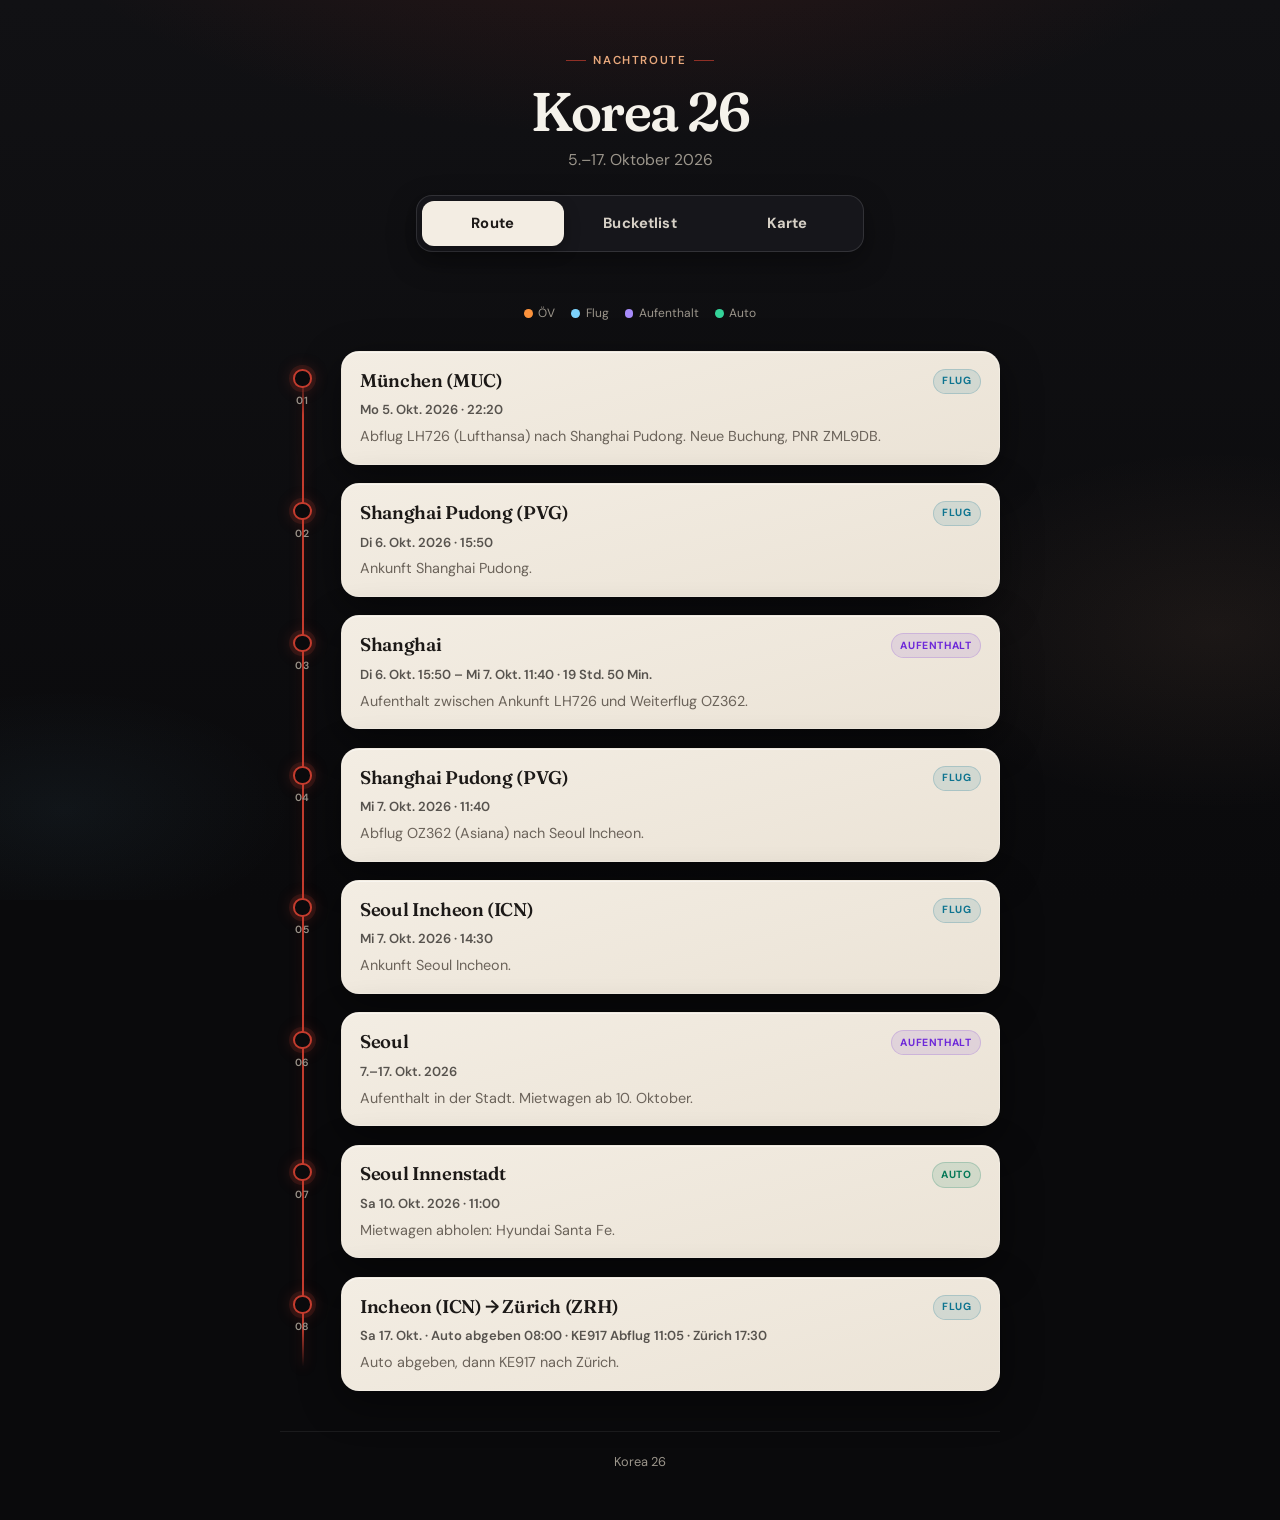
==== index.html @ f3e0338b "Neue Anreise nach verpasstem Hinflug: LH726 München–Shanghai, OZ362 Shanghai–Seoul. Alte Anreise (St" ====
<!DOCTYPE html>
<html lang="de">
<head>
  <meta charset="utf-8">
  <meta name="viewport" content="width=device-width, initial-scale=1">
  <title>Korea 26 — Route</title>
  <meta name="description" content="Korea 26 · Route · 5.–17. Oktober 2026.">
  <meta name="theme-color" content="#0a0a0c">
  <meta property="og:type" content="website">
  <meta property="og:title" content="Korea 26 — Route">
  <meta property="og:description" content="Route · München → Shanghai → Seoul · 5.–17. Oktober 2026.">
  <meta property="og:url" content="https://yelggy.github.io/seoul26/">
  <meta name="twitter:card" content="summary">
  <meta name="twitter:title" content="Korea 26 — Route">
  <meta name="twitter:description" content="Route · München → Shanghai → Seoul · 5.–17. Oktober 2026.">
  <link rel="preconnect" href="https://fonts.googleapis.com">
  <link rel="preconnect" href="https://fonts.gstatic.com" crossorigin>
  <link href="https://fonts.googleapis.com/css2?family=DM+Sans:opsz,wght@9..40,400;9..40,600;9..40,700&family=Fraunces:opsz,wght@9..144,500;9..144,600&display=swap" rel="stylesheet">
  <link rel="stylesheet" href="./assets/styles.css?v=9">
</head>
<body>
  <main class="wrap">
    <header class="hero">
      <p class="hero-kicker">Nachtroute</p>
      <h1>Korea 26</h1>
      <p class="hero-sub" id="trip-dates">5.–17. Oktober 2026</p>
      <nav class="tabs" aria-label="Seiten">
        <a href="./" aria-current="page">Route</a>
        <a href="./wunschliste.html">Bucketlist</a>
        <a href="./karte.html">Karte</a>
      </nav>
    </header>

    <div class="legend" aria-hidden="true">
      <span><i class="dot dot-transit"></i> ÖV</span>
      <span><i class="dot dot-flight"></i> Flug</span>
      <span><i class="dot dot-stay"></i> Aufenthalt</span>
      <span><i class="dot dot-car"></i> Auto</span>
    </div>

    <ol class="route" id="route" aria-label="Routenstopps"></ol>

    <footer class="footer">
      <p>Korea 26</p>
    </footer>
  </main>

  <script>
(function () {
  "use strict";
  var KIND_LABELS = { transit: "ÖV", flight: "Flug", stay: "Aufenthalt", car: "Auto" };
  var routeEl = document.getElementById("route");
  var datesEl = document.getElementById("trip-dates");
  try {
    ["seoul26-places-v1", "seoul26-places-v2", "seoul26-places-v3", "seoul26-bucket-v1"].forEach(function (key) {
      localStorage.removeItem(key);
    });
  } catch (e) {}

  function renderRoute(places) {
    routeEl.innerHTML = "";
    places.forEach(function (place, index) {
      var li = document.createElement("li");
      li.className = "stop";
      var node = document.createElement("div");
      node.className = "stop-node";
      node.innerHTML = '<div class="node-ring" aria-hidden="true"></div><span class="stop-index">' + String(index + 1).padStart(2, "0") + "</span>";
      var card = document.createElement("article");
      card.className = "card";
      var top = document.createElement("div");
      top.className = "card-top";
      var title = document.createElement("h2");
      title.className = "card-title";
      title.textContent = place.name;
      var badges = document.createElement("div");
      badges.className = "badges";
      var kindBadge = document.createElement("span");
      kindBadge.className = "badge badge-" + place.kind;
      kindBadge.textContent = KIND_LABELS[place.kind] || place.kind;
      badges.appendChild(kindBadge);
      top.appendChild(title);
      top.appendChild(badges);
      card.appendChild(top);
      if (place.when) {
        var when = document.createElement("p");
        when.className = "card-when";
        when.textContent = place.when;
        card.appendChild(when);
      }
      if (place.note) {
        var note = document.createElement("p");
        note.className = "card-note";
        note.textContent = place.note;
        card.appendChild(note);
      }
      if (place.maps && /^https?:\/\//i.test(place.maps)) {
        var links = document.createElement("div");
        links.className = "card-links";
        var a = document.createElement("a");
        a.href = place.maps;
        a.target = "_blank";
        a.rel = "noopener noreferrer";
        a.textContent = "Karte";
        links.appendChild(a);
        card.appendChild(links);
      }
      li.appendChild(node);
      li.appendChild(card);
      routeEl.appendChild(li);
    });
  }

  fetch("./places.json?v=7")
    .then(function (r) { if (!r.ok) throw new Error("fail"); return r.json(); })
    .then(function (data) {
      if (data.trip && data.trip.dates) datesEl.textContent = data.trip.dates;
      renderRoute((data.places || []).filter(function (place) { return place.kind !== "bucket"; }));
    })
    .catch(function () {
      routeEl.innerHTML = '<p class="empty">Die Route konnte nicht geladen werden.</p>';
    });
})();
  </script>
</body>
</html>
---- assets/styles.css ----
/* Korea 26 — night-route trip journal */
:root {
  --bg-0: #0a0a0c;
  --bg-1: #111114;
  --bg-2: #18181d;
  --paper: #f3ede3;
  --paper-soft: #ebe3d6;
  --paper-ink: #1c1917;
  --paper-muted: #6b635a;
  --spine: #c43c2e;
  --spine-glow: rgba(196, 60, 46, 0.35);
  --accent: #e8a87c;
  --accent-soft: rgba(232, 168, 124, 0.14);
  --text: #f5f2eb;
  --text-muted: #9c968c;
  --border: rgba(255, 255, 255, 0.07);
  --border-strong: rgba(255, 255, 255, 0.14);
  --surface: rgba(255, 255, 255, 0.04);
  --shadow: 0 12px 40px rgba(0, 0, 0, 0.45);
  --radius: 18px;
  --radius-sm: 12px;
  --font: "DM Sans", system-ui, -apple-system, "Segoe UI", Roboto, sans-serif;
  --display: "Fraunces", "DM Sans", Georgia, serif;
  --max: 720px;
  --ease: cubic-bezier(0.22, 1, 0.36, 1);
  --kind-transit: #fb923c;
  --kind-flight: #7dd3fc;
  --kind-stay: #a78bfa;
  --kind-bucket: #fbbf24;
  --kind-car: #34d399;
}

*,
*::before,
*::after {
  box-sizing: border-box;
  margin: 0;
  padding: 0;
}

html {
  color-scheme: dark;
  -webkit-text-size-adjust: 100%;
  scroll-behavior: smooth;
}

body {
  min-height: 100dvh;
  font-family: var(--font);
  font-weight: 400;
  line-height: 1.55;
  color: var(--text);
  background: var(--bg-0);
  background-image:
    radial-gradient(ellipse 90% 55% at 50% -15%, rgba(196, 60, 46, 0.16), transparent 55%),
    radial-gradient(ellipse 50% 40% at 95% 70%, rgba(232, 168, 124, 0.07), transparent 50%),
    radial-gradient(ellipse 40% 30% at 5% 90%, rgba(125, 211, 252, 0.05), transparent 45%),
    linear-gradient(180deg, var(--bg-1) 0%, var(--bg-0) 100%);
  background-attachment: fixed;
  padding: 1.5rem 1rem 3rem;
}

.sr-only {
  position: absolute;
  width: 1px;
  height: 1px;
  padding: 0;
  margin: -1px;
  overflow: hidden;
  clip: rect(0, 0, 0, 0);
  white-space: nowrap;
  border: 0;
}

.wrap {
  width: 100%;
  max-width: var(--max);
  margin: 0 auto;
}


.tabs {
  display: flex;
  width: min(100%, 28rem);
  margin: 1.4rem auto 0;
  gap: 0.35rem;
  padding: 0.3rem;
  border-radius: 16px;
  background: #16161b;
  border: 1px solid rgba(255, 255, 255, 0.12);
  box-shadow: 0 10px 28px rgba(0, 0, 0, 0.35);
}

.tabs a {
  flex: 1;
  text-align: center;
  color: #d6d0c6;
  text-decoration: none;
  padding: 0.72rem 0.6rem;
  border-radius: 12px;
  font-size: 0.92rem;
  font-weight: 700;
  letter-spacing: 0.01em;
  background: transparent;
  transition: background 0.18s var(--ease), color 0.18s var(--ease);
}

.tabs a:hover {
  color: var(--text);
  background: rgba(255, 255, 255, 0.07);
}

.tabs a[aria-current="page"] {
  color: #1c1917;
  background: #f3ede3;
  box-shadow: 0 6px 16px rgba(0, 0, 0, 0.28);
}

.tabs a:focus-visible {
  outline: 2px solid var(--accent);
  outline-offset: 2px;
}

/* —— Header —— */
.hero {
  text-align: center;
  padding: 1.25rem 0 1.75rem;
  position: relative;
}

.hero-kicker {
  display: inline-flex;
  align-items: center;
  gap: 0.45rem;
  font-size: 0.72rem;
  font-weight: 600;
  letter-spacing: 0.14em;
  text-transform: uppercase;
  color: var(--accent);
  margin-bottom: 0.85rem;
}

.hero-kicker::before,
.hero-kicker::after {
  content: "";
  width: 1.25rem;
  height: 1px;
  background: var(--spine);
  opacity: 0.7;
}

.hero h1 {
  font-family: var(--display);
  font-size: clamp(2.4rem, 8vw, 3.4rem);
  font-weight: 600;
  font-variation-settings: "SOFT" 50, "WONK" 1;
  letter-spacing: -0.03em;
  line-height: 1.05;
  color: var(--text);
  margin-bottom: 0.5rem;
}

.hero-sub {
  color: var(--text-muted);
  font-size: 0.98rem;
  margin-bottom: 0.85rem;
}

.crew {
  display: flex;
  flex-wrap: wrap;
  justify-content: center;
  gap: 0.4rem;
  list-style: none;
  margin-bottom: 1.25rem;
}

.crew li {
  font-size: 0.78rem;
  color: var(--text-muted);
  background: var(--surface);
  border: 1px solid var(--border);
  border-radius: 999px;
  padding: 0.28rem 0.7rem;
}

.toolbar {
  display: flex;
  flex-wrap: wrap;
  justify-content: center;
  gap: 0.5rem;
  align-items: center;
}

.btn {
  appearance: none;
  font-family: inherit;
  font-size: 0.82rem;
  font-weight: 600;
  letter-spacing: -0.01em;
  border-radius: 999px;
  border: 1px solid var(--border-strong);
  background: var(--surface);
  color: var(--text);
  padding: 0.55rem 1rem;
  cursor: pointer;
  transition:
    background 0.2s var(--ease),
    border-color 0.2s var(--ease),
    transform 0.2s var(--ease),
    color 0.2s var(--ease);
}

.btn:hover {
  background: rgba(255, 255, 255, 0.08);
  border-color: rgba(255, 255, 255, 0.22);
}

.btn:focus-visible {
  outline: 2px solid var(--accent);
  outline-offset: 3px;
}

.btn:active {
  transform: translateY(1px);
}

.btn-primary {
  background: linear-gradient(180deg, #e8ddd0 0%, #d9cbb8 100%);
  color: var(--paper-ink);
  border-color: rgba(255, 255, 255, 0.25);
  box-shadow: 0 1px 0 rgba(255, 255, 255, 0.35) inset, 0 8px 20px rgba(0, 0, 0, 0.3);
}

.btn-primary:hover {
  background: linear-gradient(180deg, #f3ede3 0%, #e8ddd0 100%);
}

.btn-danger {
  color: #fecaca;
  border-color: rgba(196, 60, 46, 0.45);
}

.btn-danger:hover {
  background: rgba(196, 60, 46, 0.18);
}

.btn-ghost {
  background: transparent;
}

.btn-sm {
  font-size: 0.75rem;
  padding: 0.38rem 0.7rem;
}

.btn[aria-pressed="true"] {
  background: var(--accent-soft);
  border-color: rgba(232, 168, 124, 0.45);
  color: var(--accent);
}

.edit-panel {
  display: none;
  margin: 1rem auto 0;
  padding: 0.85rem 1rem;
  max-width: 100%;
  background: var(--surface);
  border: 1px dashed var(--border-strong);
  border-radius: var(--radius-sm);
  text-align: left;
}

.edit-panel.is-open {
  display: block;
}

.edit-panel p {
  font-size: 0.8rem;
  color: var(--text-muted);
  margin-bottom: 0.65rem;
}

.edit-actions {
  display: flex;
  flex-wrap: wrap;
  gap: 0.45rem;
}

/* —— Legend —— */
.legend {
  display: flex;
  flex-wrap: wrap;
  justify-content: center;
  gap: 0.55rem 1rem;
  margin: 1.5rem 0 0.5rem;
  font-size: 0.75rem;
  color: var(--text-muted);
}

.legend span {
  display: inline-flex;
  align-items: center;
  gap: 0.35rem;
}

.dot {
  width: 0.55rem;
  height: 0.55rem;
  border-radius: 50%;
  display: inline-block;
}

.dot-transit { background: var(--kind-transit); }
.dot-flight { background: var(--kind-flight); }
.dot-stay { background: var(--kind-stay); }
.dot-bucket { background: var(--kind-bucket); }
.dot-car { background: var(--kind-car); }

/* —— Route spine —— */
.route {
  position: relative;
  margin-top: 1.75rem;
  padding-left: 0;
  list-style: none;
}

.route::before {
  content: "";
  position: absolute;
  left: 1.15rem;
  top: 1.5rem;
  bottom: 1.5rem;
  width: 2px;
  background: linear-gradient(
    180deg,
    transparent 0%,
    var(--spine) 4%,
    var(--spine) 96%,
    transparent 100%
  );
  box-shadow: 0 0 12px var(--spine-glow);
  z-index: 0;
}

@media (min-width: 560px) {
  .route::before {
    left: 1.35rem;
  }
}

.stop {
  position: relative;
  z-index: 1;
  display: grid;
  grid-template-columns: 2.4rem 1fr;
  gap: 0.75rem;
  margin-bottom: 1rem;
  align-items: start;
}

@media (min-width: 560px) {
  .stop {
    grid-template-columns: 2.8rem 1fr;
    gap: 1rem;
    margin-bottom: 1.15rem;
  }
}

.stop-node {
  width: 2.4rem;
  display: flex;
  flex-direction: column;
  align-items: center;
  padding-top: 1.15rem;
}

@media (min-width: 560px) {
  .stop-node {
    width: 2.8rem;
  }
}

.node-ring {
  width: 1.15rem;
  height: 1.15rem;
  border-radius: 50%;
  background: var(--bg-0);
  border: 2px solid var(--spine);
  box-shadow: 0 0 0 4px rgba(196, 60, 46, 0.15), 0 0 16px var(--spine-glow);
  position: relative;
  z-index: 2;
}

.stop.is-done .node-ring {
  background: var(--spine);
}

.stop.is-done .node-ring::after {
  content: "";
  position: absolute;
  inset: 3px;
  border-radius: 50%;
  background: var(--paper);
}

.stop-index {
  font-size: 0.65rem;
  font-weight: 600;
  color: var(--text-muted);
  margin-top: 0.35rem;
  letter-spacing: 0.04em;
}

/* —— Paper cards —— */
.card {
  background: linear-gradient(165deg, var(--paper) 0%, var(--paper-soft) 100%);
  color: var(--paper-ink);
  border-radius: var(--radius);
  padding: 1.05rem 1.15rem 1rem;
  box-shadow: var(--shadow), 0 1px 0 rgba(255, 255, 255, 0.45) inset;
  border: 1px solid rgba(255, 255, 255, 0.08);
  position: relative;
  transition: transform 0.25s var(--ease), box-shadow 0.25s var(--ease), opacity 0.25s var(--ease);
}

.card:hover {
  transform: translateY(-2px);
  box-shadow: 0 16px 44px rgba(0, 0, 0, 0.5), 0 1px 0 rgba(255, 255, 255, 0.5) inset;
}

.stop.is-done .card {
  opacity: 0.72;
}

.card-top {
  display: flex;
  flex-wrap: wrap;
  align-items: flex-start;
  justify-content: space-between;
  gap: 0.5rem;
  margin-bottom: 0.4rem;
}

.card-title {
  font-family: var(--display);
  font-size: 1.15rem;
  font-weight: 600;
  letter-spacing: -0.02em;
  line-height: 1.25;
  flex: 1;
  min-width: 0;
}

.badges {
  display: flex;
  flex-wrap: wrap;
  gap: 0.3rem;
  flex-shrink: 0;
}

.badge {
  font-family: var(--font);
  font-size: 0.65rem;
  font-weight: 700;
  letter-spacing: 0.06em;
  text-transform: uppercase;
  padding: 0.22rem 0.5rem;
  border-radius: 999px;
  border: 1px solid transparent;
}

.badge-transit {
  background: rgba(194, 65, 12, 0.12);
  color: #c2410c;
  border-color: rgba(194, 65, 12, 0.2);
}

.badge-flight {
  background: rgba(14, 116, 144, 0.12);
  color: #0e7490;
  border-color: rgba(14, 116, 144, 0.2);
}

.badge-stay {
  background: rgba(109, 40, 217, 0.1);
  color: #6d28d9;
  border-color: rgba(109, 40, 217, 0.18);
}

.badge-bucket {
  background: rgba(180, 83, 9, 0.12);
  color: #b45309;
  border-color: rgba(180, 83, 9, 0.22);
}

.badge-car {
  background: rgba(4, 120, 87, 0.12);
  color: #047857;
  border-color: rgba(4, 120, 87, 0.2);
}

.badge-done {
  background: rgba(28, 25, 23, 0.08);
  color: var(--paper-muted);
  border-color: rgba(28, 25, 23, 0.12);
}

.card-when {
  font-size: 0.82rem;
  font-weight: 600;
  color: #57534e;
  margin-bottom: 0.35rem;
}

.card-note {
  font-size: 0.9rem;
  color: var(--paper-muted);
  line-height: 1.5;
}

.card-links {
  margin-top: 0.65rem;
  display: flex;
  flex-wrap: wrap;
  gap: 0.45rem;
}

.card-links a,
.bucket-item a {
  display: inline-flex;
  align-items: center;
  font-size: 0.75rem;
  font-weight: 700;
  letter-spacing: 0.02em;
  color: #9a3412;
  text-decoration: none;
  padding: 0.38rem 0.8rem;
  border-radius: 999px;
  background: rgba(196, 60, 46, 0.1);
  border: 1px solid rgba(196, 60, 46, 0.22);
}

.card-links a:hover,
.bucket-item a:hover {
  color: #7c2d12;
  background: rgba(196, 60, 46, 0.16);
}

.card-links a:focus-visible {
  outline: 2px solid #c43c2e;
  outline-offset: 3px;
  border-radius: 2px;
}

/* —— Edit controls on cards —— */
.card-edit {
  display: none;
  margin-top: 0.85rem;
  padding-top: 0.85rem;
  border-top: 1px dashed rgba(28, 25, 23, 0.18);
}

body.is-editing .card-edit {
  display: block;
}

.form-grid {
  display: grid;
  gap: 0.5rem;
}

.form-row {
  display: grid;
  gap: 0.25rem;
}

.form-row label {
  font-size: 0.68rem;
  font-weight: 700;
  letter-spacing: 0.06em;
  text-transform: uppercase;
  color: var(--paper-muted);
}

.form-row input,
.form-row select,
.form-row textarea {
  font-family: inherit;
  font-size: 0.88rem;
  padding: 0.5rem 0.65rem;
  border-radius: 10px;
  border: 1px solid rgba(28, 25, 23, 0.18);
  background: rgba(255, 255, 255, 0.55);
  color: var(--paper-ink);
  width: 100%;
}

.form-row textarea {
  min-height: 4rem;
  resize: vertical;
}

.form-row input:focus,
.form-row select:focus,
.form-row textarea:focus {
  outline: 2px solid rgba(196, 60, 46, 0.45);
  outline-offset: 1px;
  border-color: rgba(196, 60, 46, 0.4);
}

.form-actions {
  display: flex;
  flex-wrap: wrap;
  gap: 0.4rem;
  margin-top: 0.55rem;
}

.form-actions .btn {
  color: var(--paper-ink);
  background: rgba(28, 25, 23, 0.06);
  border-color: rgba(28, 25, 23, 0.15);
}

.form-actions .btn:hover {
  background: rgba(28, 25, 23, 0.1);
}

.form-actions .btn-danger {
  color: #9f1239;
  border-color: rgba(159, 18, 57, 0.3);
}

/* —— Add form —— */
.add-card {
  display: none;
  margin-top: 0.5rem;
  margin-left: 2.4rem;
}

@media (min-width: 560px) {
  .add-card {
    margin-left: 2.8rem;
  }
}

body.is-editing .add-card {
  display: block;
}

.add-card .card {
  background: linear-gradient(165deg, #faf6ef 0%, #efe6d8 100%);
  border: 1px dashed rgba(28, 25, 23, 0.25);
}

.add-card h2 {
  font-family: var(--display);
  font-size: 1.05rem;
  margin-bottom: 0.65rem;
}

/* —— Empty —— */
.empty {
  text-align: center;
  color: var(--text-muted);
  padding: 2rem 1rem;
  font-size: 0.95rem;
}

/* —— Status toast —— */
.toast {
  position: fixed;
  bottom: 1.25rem;
  left: 50%;
  transform: translateX(-50%) translateY(120%);
  background: var(--bg-2);
  color: var(--text);
  border: 1px solid var(--border-strong);
  border-radius: 999px;
  padding: 0.55rem 1.1rem;
  font-size: 0.8rem;
  font-weight: 600;
  box-shadow: var(--shadow);
  z-index: 50;
  opacity: 0;
  transition: transform 0.35s var(--ease), opacity 0.35s var(--ease);
  pointer-events: none;
}

.toast.is-show {
  transform: translateX(-50%) translateY(0);
  opacity: 1;
}

/* —— Footer —— */
.footer {
  margin-top: 2.5rem;
  padding-top: 1.25rem;
  border-top: 1px solid var(--border);
  text-align: center;
  font-size: 0.8rem;
  color: var(--text-muted);
}

.footer a {
  color: var(--accent);
  text-decoration: none;
  border-bottom: 1px solid rgba(232, 168, 124, 0.35);
}

.footer a:hover {
  border-bottom-color: var(--accent);
}

.footer a:focus-visible {
  outline: 2px solid var(--accent);
  outline-offset: 3px;
}

.footer p + p {
  margin-top: 0.35rem;
}

@media (prefers-reduced-motion: reduce) {
  *,
  *::before,
  *::after {
    animation-duration: 0.01ms !important;
    animation-iteration-count: 1 !important;
    transition-duration: 0.01ms !important;
    scroll-behavior: auto !important;
  }

  .card:hover {
    transform: none;
  }
}

/* —— Visitor bucket list —— */
.bucket {
  margin-top: 3rem;
  padding-top: 1.5rem;
  border-top: 1px solid var(--border);
}

.bucket-head h2 {
  font-family: var(--display);
  font-size: 2rem;
  font-weight: 560;
  letter-spacing: -0.03em;
  margin: 0.2rem 0 0.15rem;
}

.bucket-filter {
  display: flex;
  flex-wrap: nowrap;
  align-items: center;
  gap: 0.45rem;
  margin: 0.7rem -1rem 1rem;
  padding: 0.15rem 1rem 0.45rem;
  overflow-x: auto;
  overscroll-behavior-x: contain;
  scroll-snap-type: x proximity;
  scrollbar-width: none;
  -webkit-overflow-scrolling: touch;
}

.bucket-filter::-webkit-scrollbar {
  display: none;
}

.bucket-filter-btn {
  appearance: none;
  flex: 0 0 auto;
  scroll-snap-align: start;
  font-family: inherit;
  font-size: 0.92rem;
  font-weight: 700;
  letter-spacing: -0.01em;
  line-height: 1;
  color: #d6d0c6;
  background: #16161b;
  border: 1px solid rgba(255, 255, 255, 0.14);
  border-radius: 999px;
  min-height: 2.75rem;
  padding: 0.65rem 1.05rem;
  cursor: pointer;
  white-space: nowrap;
  box-shadow: 0 6px 16px rgba(0, 0, 0, 0.22);
  transition: background 0.18s var(--ease), color 0.18s var(--ease), border-color 0.18s var(--ease);
}

.bucket-filter-btn:hover {
  color: var(--text);
  background: #1e1e24;
}

.bucket-filter-btn.is-on {
  color: #1c1917;
  background: #f3ede3;
  border-color: #f3ede3;
  box-shadow: 0 6px 16px rgba(0, 0, 0, 0.28);
}

.bucket-filter-btn.is-source {
  color: #1c1917;
  background: #fbbf24;
  border-color: #fbbf24;
}

.bucket-filter-btn.is-source:hover {
  color: #1c1917;
  background: #ffd27a;
}

.bucket-filter-btn.is-source.is-on {
  color: #1c1917;
  background: #f3ede3;
  border-color: #fbbf24;
  box-shadow: inset 0 0 0 2px #fbbf24, 0 6px 16px rgba(0, 0, 0, 0.28);
}

.bucket-filter-btn:focus-visible {
  outline: 2px solid var(--accent);
  outline-offset: 3px;
}

.bucket-filter-gap {
  flex: 0 0 auto;
  align-self: stretch;
  width: 1px;
  margin: 0.45rem 0.2rem;
  background: rgba(255, 255, 255, 0.16);
}

.bucket-lead {
  color: var(--text-muted);
  font-size: 0.92rem;
  margin-bottom: 1rem;
}

.bucket-form {
  background: var(--surface);
  border: 1px solid var(--border);
  border-radius: var(--radius);
  padding: 1rem;
  margin-bottom: 1rem;
}

.bucket-list {
  list-style: none;
  display: grid;
  gap: 0.75rem;
}

.bucket-item {
  display: flex;
  justify-content: space-between;
  gap: 1rem;
  align-items: flex-start;
  background: var(--paper);
  color: var(--paper-ink);
  border-radius: var(--radius);
  padding: 0.9rem 1rem;
}

.bucket-item h3 {
  font-family: var(--display);
  font-size: 1.15rem;
  font-weight: 560;
}

.bucket-item p {
  color: var(--paper-muted);
  font-size: 0.9rem;
  margin-top: 0.2rem;
}

.bucket-item a { margin-top: 0.7rem; }

.bucket-empty {
  color: var(--text-muted);
  font-size: 0.9rem;
}

.bucket {
  margin-top: 3.5rem;
  padding: 1.5rem 1rem 0.5rem;
  border-top: 1px solid var(--border);
  background: linear-gradient(180deg, rgba(251, 191, 36, 0.06), transparent 70%);
  border-radius: var(--radius);
}

/* —— Bucket groups and detail —— */
.bucket-groups {
  display: grid;
  gap: 1.35rem;
}

.bucket-city {
  font-family: var(--display);
  font-size: 1.35rem;
  font-weight: 560;
  letter-spacing: -0.02em;
  margin: 0 0 0.55rem;
}

.bucket-entries {
  list-style: none;
  display: grid;
  gap: 0.55rem;
}

.bucket-entry {
  appearance: none;
  width: 100%;
  text-align: left;
  font-family: inherit;
  color: var(--paper-ink);
  background: var(--paper);
  border: 1px solid rgba(255, 255, 255, 0.08);
  border-radius: var(--radius);
  padding: 0.9rem 1rem;
  cursor: pointer;
  box-shadow: var(--shadow);
  display: grid;
  gap: 0.2rem;
  transition: transform 0.2s var(--ease), box-shadow 0.2s var(--ease);
}

.bucket-entry:hover {
  transform: translateY(-1px);
  box-shadow: 0 16px 44px rgba(0, 0, 0, 0.5);
}

.bucket-entry:focus-visible {
  outline: 2px solid var(--accent);
  outline-offset: 3px;
}

.bucket-entry-top {
  display: flex;
  align-items: flex-start;
  justify-content: space-between;
  gap: 0.7rem;
}

.bucket-entry-name {
  font-family: var(--display);
  font-size: 1.12rem;
  font-weight: 560;
  letter-spacing: -0.02em;
  line-height: 1.25;
  flex: 1 1 auto;
  min-width: 0;
}

.bucket-from {
  flex: 0 0 auto;
  margin-top: 0.16rem;
  font-family: var(--font);
  font-size: 0.7rem;
  font-weight: 700;
  letter-spacing: 0.02em;
  line-height: 1;
  color: #1c1917;
  background: #fbbf24;
  border-radius: 999px;
  padding: 0.32rem 0.55rem;
  white-space: nowrap;
}

.bucket-entry-note {
  color: var(--paper-muted);
  font-size: 0.86rem;
  line-height: 1.4;
}

.bucket-detail {
  display: grid;
  gap: 0.75rem;
}

.bucket-detail[hidden],
.bucket-list-view[hidden] {
  display: none;
}

.detail-back {
  justify-self: start;
}

.bucket-detail h2 {
  font-family: var(--display);
  font-size: clamp(1.6rem, 5vw, 2.1rem);
  font-weight: 560;
  letter-spacing: -0.03em;
  line-height: 1.15;
}

.detail-city {
  color: var(--accent);
  font-size: 0.78rem;
  font-weight: 700;
  letter-spacing: 0.08em;
  text-transform: uppercase;
}

.detail-note {
  color: var(--text);
  font-size: 0.98rem;
}

.detail-reviews {
  color: var(--text-muted);
  font-size: 0.88rem;
}

.detail-actions {
  display: flex;
  flex-wrap: wrap;
  gap: 0.5rem;
}

.detail-actions a {
  display: inline-flex;
  align-items: center;
  font-size: 0.82rem;
  font-weight: 700;
  color: #1c1917;
  text-decoration: none;
  padding: 0.55rem 0.9rem;
  border-radius: 999px;
  background: #f3ede3;
  border: 1px solid rgba(255, 255, 255, 0.2);
}

.detail-actions a:hover {
  background: #fffaf3;
}

.detail-actions a:focus-visible {
  outline: 2px solid var(--accent);
  outline-offset: 3px;
}

.detail-map {
  border-radius: var(--radius);
  overflow: hidden;
  border: 1px solid var(--border-strong);
  background: var(--bg-2);
  aspect-ratio: 16 / 11;
  min-height: 220px;
}

.detail-map iframe {
  width: 100%;
  height: 100%;
  border: 0;
  display: block;
}

@media (max-width: 480px) {
  .detail-actions a {
    width: 100%;
    justify-content: center;
  }
}

@media (prefers-reduced-motion: reduce) {
  .bucket-entry:hover {
    transform: none;
  }
}

.detail-photos {
  display: grid;
  grid-template-columns: repeat(auto-fit, minmax(140px, 1fr));
  gap: 0.45rem;
}

.detail-photos img {
  width: 100%;
  aspect-ratio: 4 / 3;
  object-fit: cover;
  border-radius: 12px;
  background: var(--bg-2);
}

.wrap-map {
  max-width: 1100px;
}

.korea-map {
  height: min(72dvh, 760px);
  min-height: 420px;
  border-radius: var(--radius);
  overflow: hidden;
  border: 1px solid var(--border-strong);
  box-shadow: var(--shadow);
  background: #d7d0c4;
}

@media (max-width: 640px) {
  .korea-map {
    height: min(68dvh, 640px);
    min-height: 320px;
  }

  .map-marker-label {
    font-size: 0.68rem;
  }
}

.korea-map.maplibregl-map {
  font-family: var(--font);
}

.korea-map .maplibregl-canvas {
  outline: none;
}

.korea-map .maplibregl-ctrl-bottom-right {
  max-width: calc(100% - 10px);
}

.korea-map .maplibregl-ctrl-attrib.maplibregl-compact {
  min-height: 0;
}

.korea-map .maplibregl-ctrl-attrib {
  font-size: 0.68rem;
  line-height: 1.35;
  max-width: min(100%, 22rem);
  white-space: normal;
  background: rgba(255, 255, 255, 0.94);
}

.korea-map .maplibregl-ctrl-attrib-inner {
  white-space: normal;
}

.korea-map .maplibregl-ctrl-attrib a {
  color: #1c1917;
}

.map-marker {
  display: flex;
  align-items: center;
  gap: 6px;
  cursor: pointer;
  appearance: none;
  border: 0;
  background: transparent;
  padding: 0;
  margin: 0;
  font: inherit;
  color: inherit;
  line-height: 1;
}

.map-marker:focus-visible {
  outline: 2px solid #c2410c;
  outline-offset: 3px;
  border-radius: 999px;
}

.map-marker-dot {
  width: 14px;
  height: 14px;
  border-radius: 50%;
  background: #c2410c;
  border: 2px solid #fff;
  box-shadow: 0 1px 4px rgba(0, 0, 0, 0.45);
  flex: none;
}

.map-marker-label {
  background: #f3ede3;
  color: #1c1917;
  border-radius: 999px;
  box-shadow: 0 2px 8px rgba(0, 0, 0, 0.35);
  padding: 0.12rem 0.48rem;
  font-family: var(--font);
  font-size: 0.72rem;
  font-weight: 700;
  line-height: 1.2;
  white-space: nowrap;
}

.korea-map .maplibregl-popup-content {
  font-family: var(--font);
  color: #1c1917;
  border-radius: 12px;
  padding: 0.55rem 0.75rem 0.6rem;
}

.korea-map .maplibregl-popup-close-button {
  font-size: 1.15rem;
  color: #1c1917;
  padding: 0.15rem 0.35rem;
}

.map-pop {
  display: grid;
  gap: 0.35rem;
  min-width: 8rem;
  padding-right: 0.6rem;
}

.map-pop strong {
  font-size: 0.95rem;
  line-height: 1.3;
}

.map-pop-from {
  justify-self: start;
  font-size: 0.68rem;
  font-weight: 700;
  color: #1c1917;
  background: #fbbf24;
  border-radius: 999px;
  padding: 0.08rem 0.4rem;
}

.map-pop a {
  font-weight: 700;
  color: #1c1917;
}
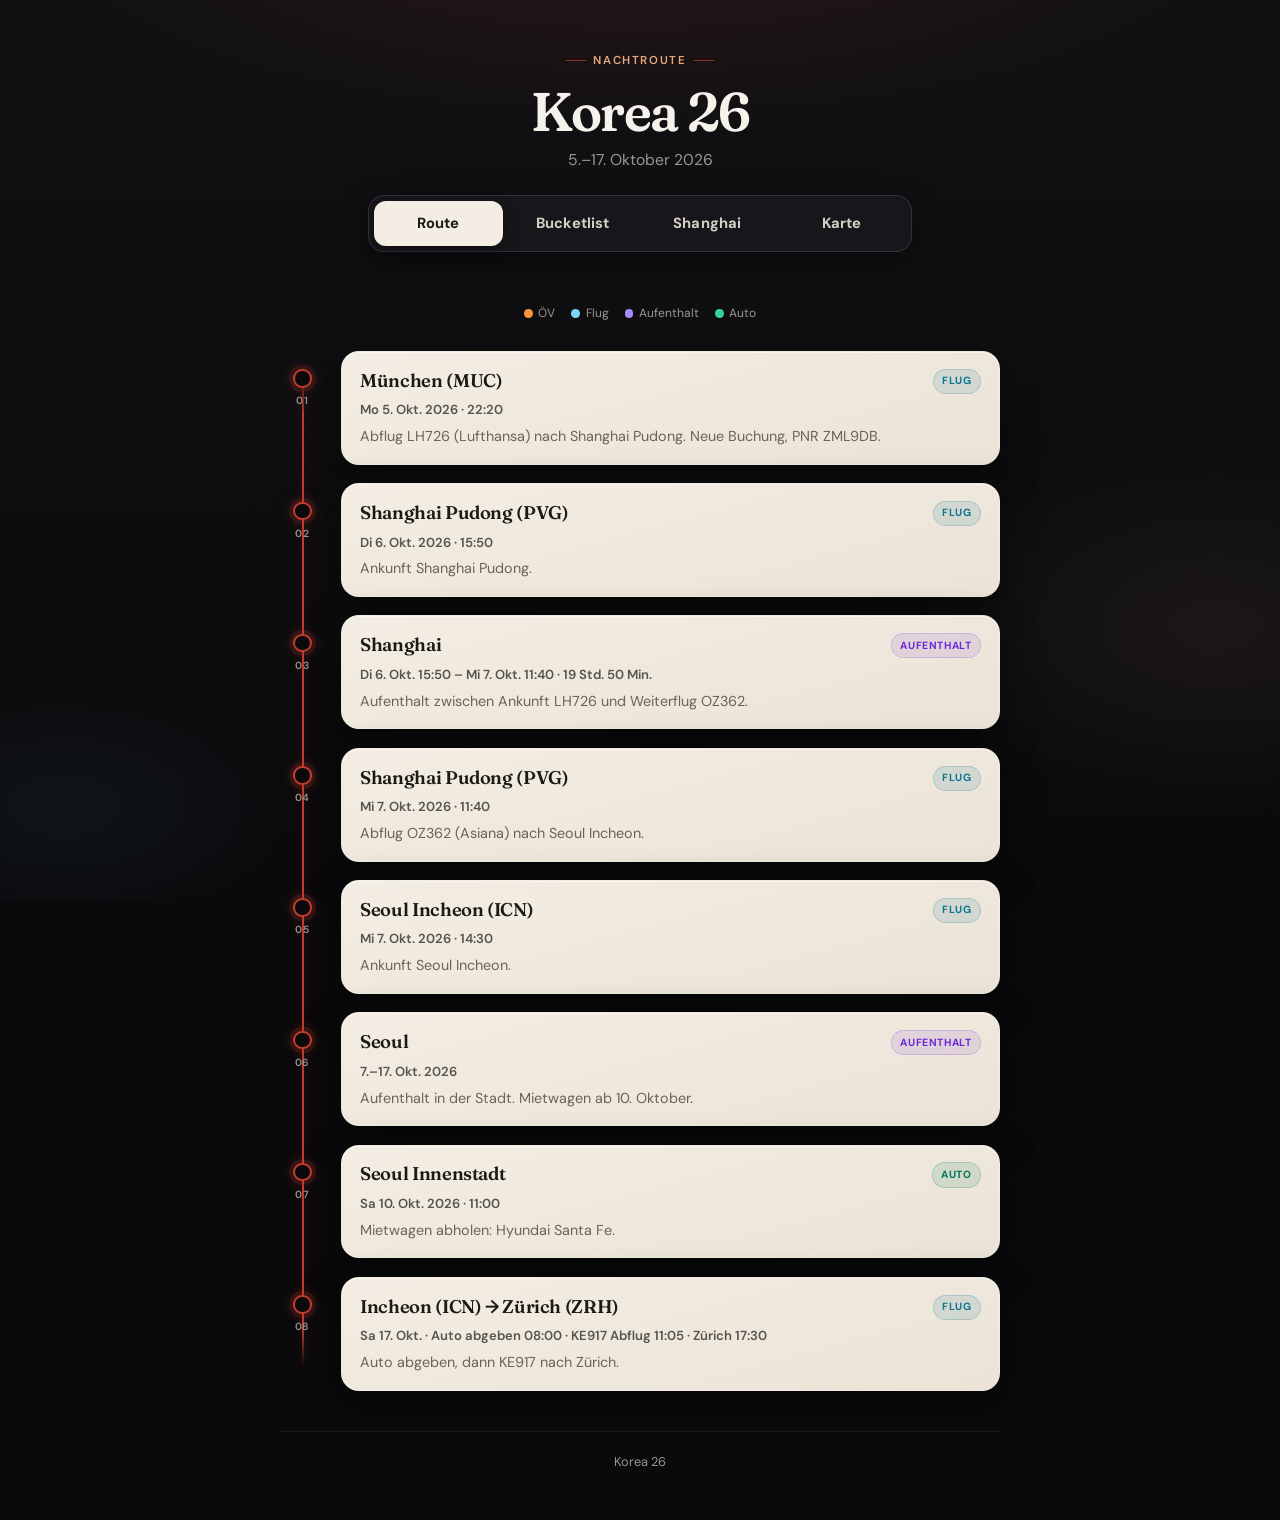
==== commit 563ff44d: "Shanghai-Tab mit Bucketlist, Karte und Commons-Fotos. Neuer Zwischenstopp-Tab für die ca. 20 Stunden" ====
--- a/index.html
+++ b/index.html
@@ -16,7 +16,7 @@
   <link rel="preconnect" href="https://fonts.googleapis.com">
   <link rel="preconnect" href="https://fonts.gstatic.com" crossorigin>
   <link href="https://fonts.googleapis.com/css2?family=DM+Sans:opsz,wght@9..40,400;9..40,600;9..40,700&family=Fraunces:opsz,wght@9..144,500;9..144,600&display=swap" rel="stylesheet">
-  <link rel="stylesheet" href="./assets/styles.css?v=9">
+  <link rel="stylesheet" href="./assets/styles.css?v=12">
 </head>
 <body>
   <main class="wrap">
@@ -24,9 +24,10 @@
       <p class="hero-kicker">Nachtroute</p>
       <h1>Korea 26</h1>
       <p class="hero-sub" id="trip-dates">5.–17. Oktober 2026</p>
-      <nav class="tabs" aria-label="Seiten">
+            <nav class="tabs" aria-label="Seiten">
         <a href="./" aria-current="page">Route</a>
         <a href="./wunschliste.html">Bucketlist</a>
+        <a href="./shanghai.html">Shanghai</a>
         <a href="./karte.html">Karte</a>
       </nav>
     </header>
--- a/assets/styles.css
+++ b/assets/styles.css
@@ -1228,3 +1228,119 @@
   color: #1c1917;
 }
 
+
+/* —— Shanghai —— */
+.tabs {
+  width: min(100%, 34rem);
+}
+@media (max-width: 420px) {
+  .tabs {
+    gap: 0.22rem;
+    padding: 0.24rem;
+  }
+  .tabs a {
+    padding: 0.62rem 0.28rem;
+    font-size: 0.78rem;
+  }
+}
+
+.timing-hint {
+  background: var(--paper);
+  color: var(--paper-ink);
+  border-radius: var(--radius);
+  padding: 0.95rem 1.05rem;
+  margin: 0 0 1.1rem;
+  box-shadow: var(--shadow);
+  font-size: 0.92rem;
+  line-height: 1.45;
+}
+.timing-hint strong {
+  font-family: var(--display);
+  font-weight: 560;
+  display: block;
+  margin-bottom: 0.25rem;
+  font-size: 1.05rem;
+}
+.timing-hint .hint-note {
+  color: var(--paper-muted);
+  font-size: 0.84rem;
+  margin-top: 0.45rem;
+}
+
+.bucket-entry.has-thumb {
+  grid-template-columns: 88px 1fr;
+  gap: 0.75rem;
+  align-items: stretch;
+}
+.bucket-entry-thumb {
+  width: 88px;
+  height: 88px;
+  border-radius: 12px;
+  object-fit: cover;
+  background: var(--paper-soft);
+  display: block;
+}
+.bucket-entry-body {
+  display: grid;
+  gap: 0.2rem;
+  min-width: 0;
+}
+.bucket-cat {
+  justify-self: start;
+  font-size: 0.68rem;
+  font-weight: 700;
+  letter-spacing: 0.04em;
+  text-transform: uppercase;
+  color: var(--paper-muted);
+}
+
+.detail-photos figure {
+  margin: 0;
+  display: grid;
+  gap: 0.3rem;
+}
+.detail-photos figcaption {
+  font-size: 0.72rem;
+  color: var(--text-muted);
+  line-height: 1.35;
+}
+.detail-photos figcaption a {
+  color: var(--accent);
+}
+
+.shanghai-map {
+  height: min(52dvh, 420px);
+  min-height: 280px;
+  border-radius: var(--radius);
+  overflow: hidden;
+  border: 1px solid var(--border-strong);
+  box-shadow: var(--shadow);
+  background: #d7d0c4;
+  margin: 0.5rem 0 1.25rem;
+}
+@media (max-width: 640px) {
+  .shanghai-map {
+    height: min(48dvh, 360px);
+    min-height: 240px;
+  }
+}
+.shanghai-map.maplibregl-map { font-family: var(--font); }
+.shanghai-map .maplibregl-popup-content {
+  font-family: var(--font);
+  color: #1c1917;
+  border-radius: 12px;
+  padding: 0.55rem 0.75rem 0.6rem;
+}
+.shanghai-map .maplibregl-popup-close-button {
+  font-size: 1.15rem;
+  color: #1c1917;
+  padding: 0.15rem 0.35rem;
+}
+.shanghai-map .maplibregl-ctrl-attrib {
+  font-size: 0.68rem;
+  line-height: 1.35;
+  max-width: min(100%, 22rem);
+  white-space: normal;
+  background: rgba(255, 255, 255, 0.94);
+}
+.shanghai-map .maplibregl-ctrl-attrib a { color: #1c1917; }
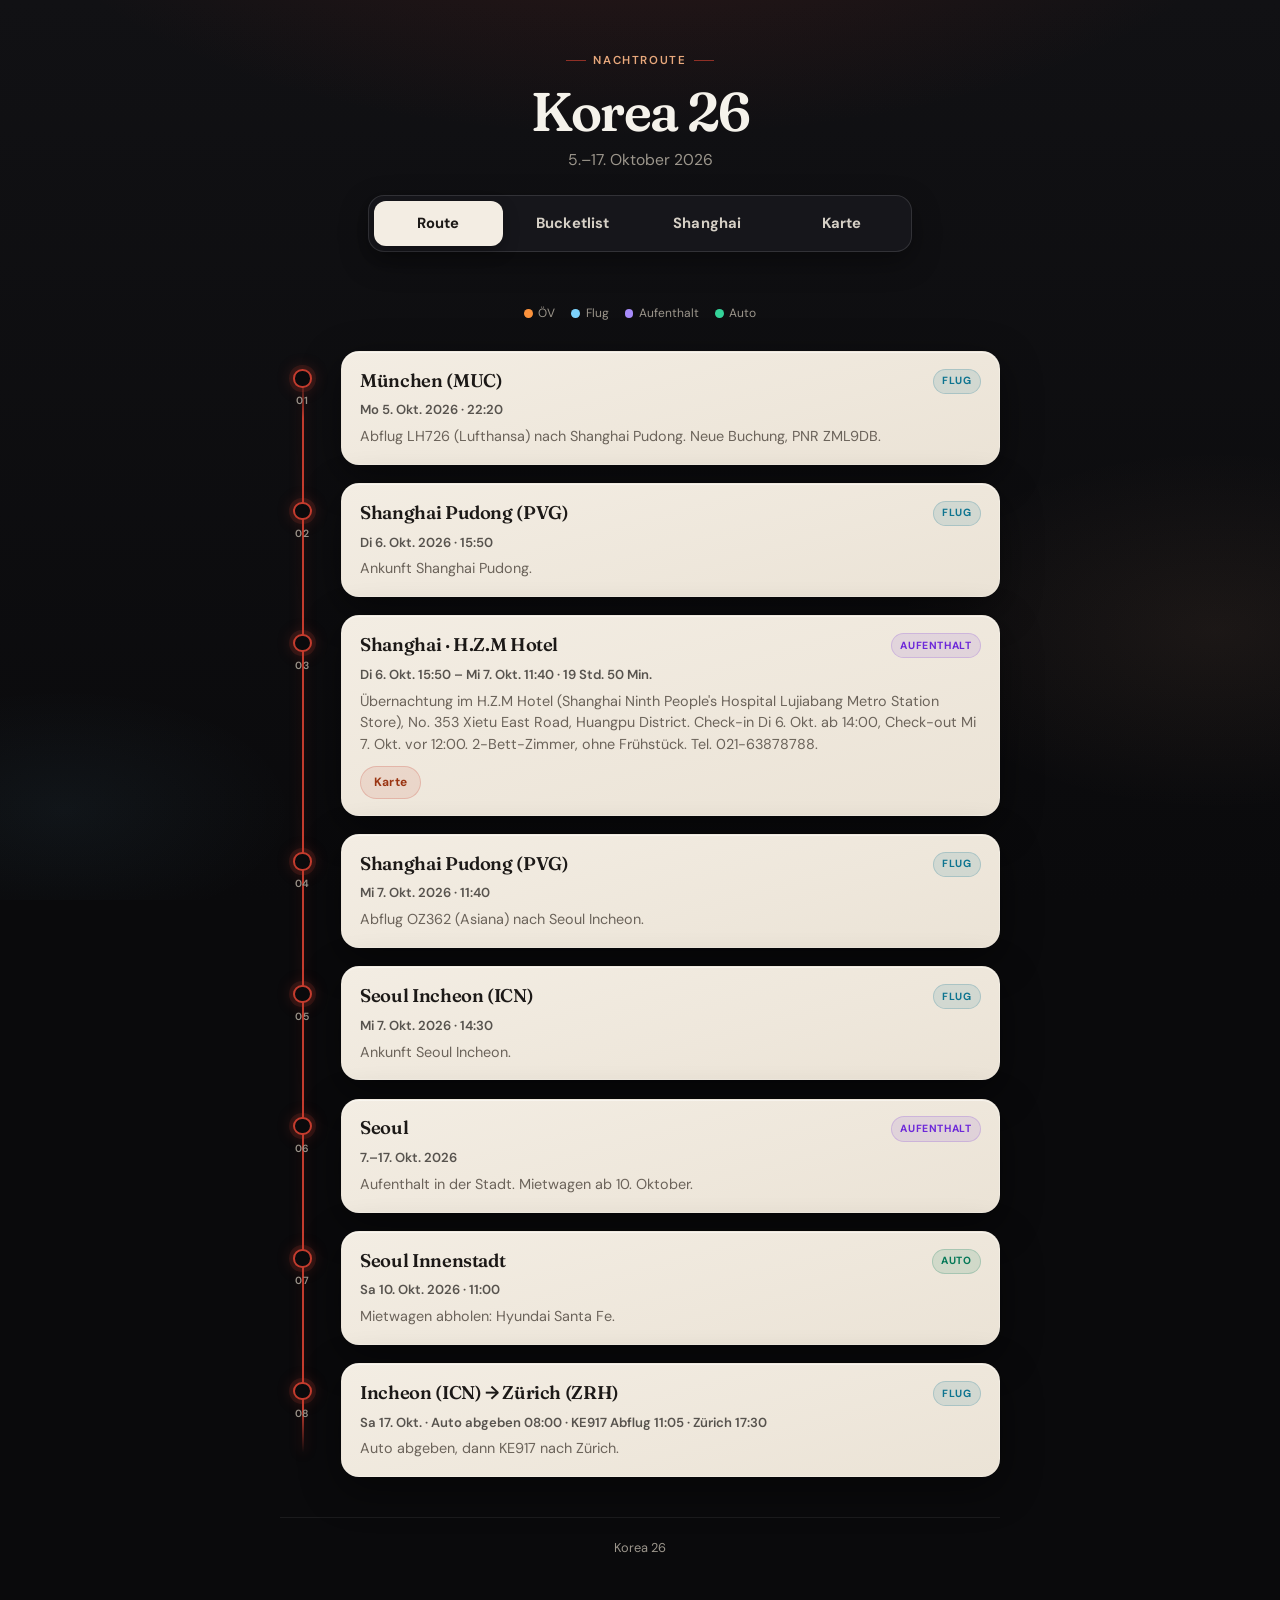
==== commit 53d22b21: "Hotel in Shanghai." ====
--- a/index.html
+++ b/index.html
@@ -111,7 +111,7 @@
     });
   }
 
-  fetch("./places.json?v=7")
+  fetch("./places.json?v=8")
     .then(function (r) { if (!r.ok) throw new Error("fail"); return r.json(); })
     .then(function (data) {
       if (data.trip && data.trip.dates) datesEl.textContent = data.trip.dates;
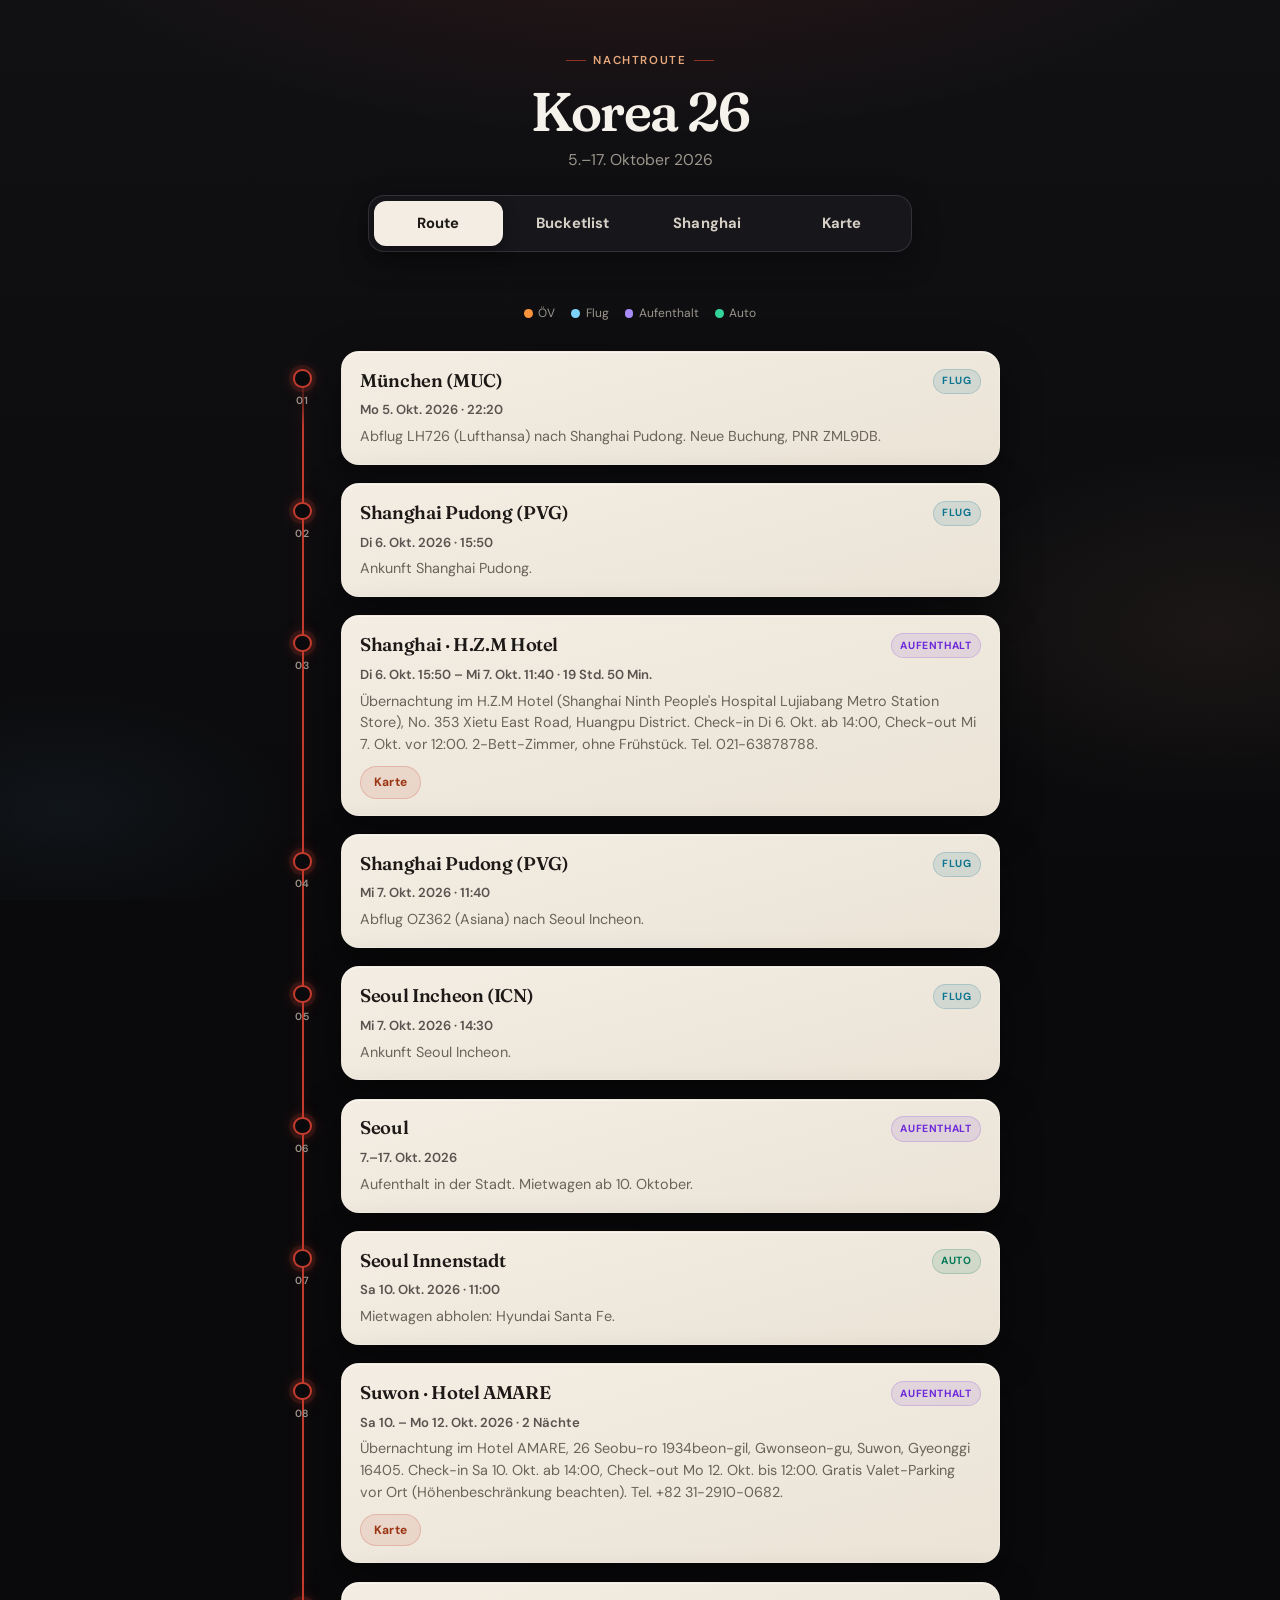
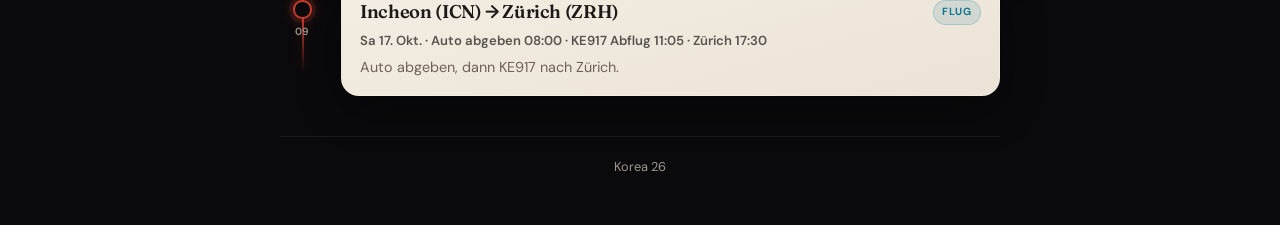
==== commit 84320ab9: "Hotel AMARE in Suwon." ====
--- a/index.html
+++ b/index.html
@@ -111,7 +111,7 @@
     });
   }
 
-  fetch("./places.json?v=8")
+  fetch("./places.json?v=9")
     .then(function (r) { if (!r.ok) throw new Error("fail"); return r.json(); })
     .then(function (data) {
       if (data.trip && data.trip.dates) datesEl.textContent = data.trip.dates;
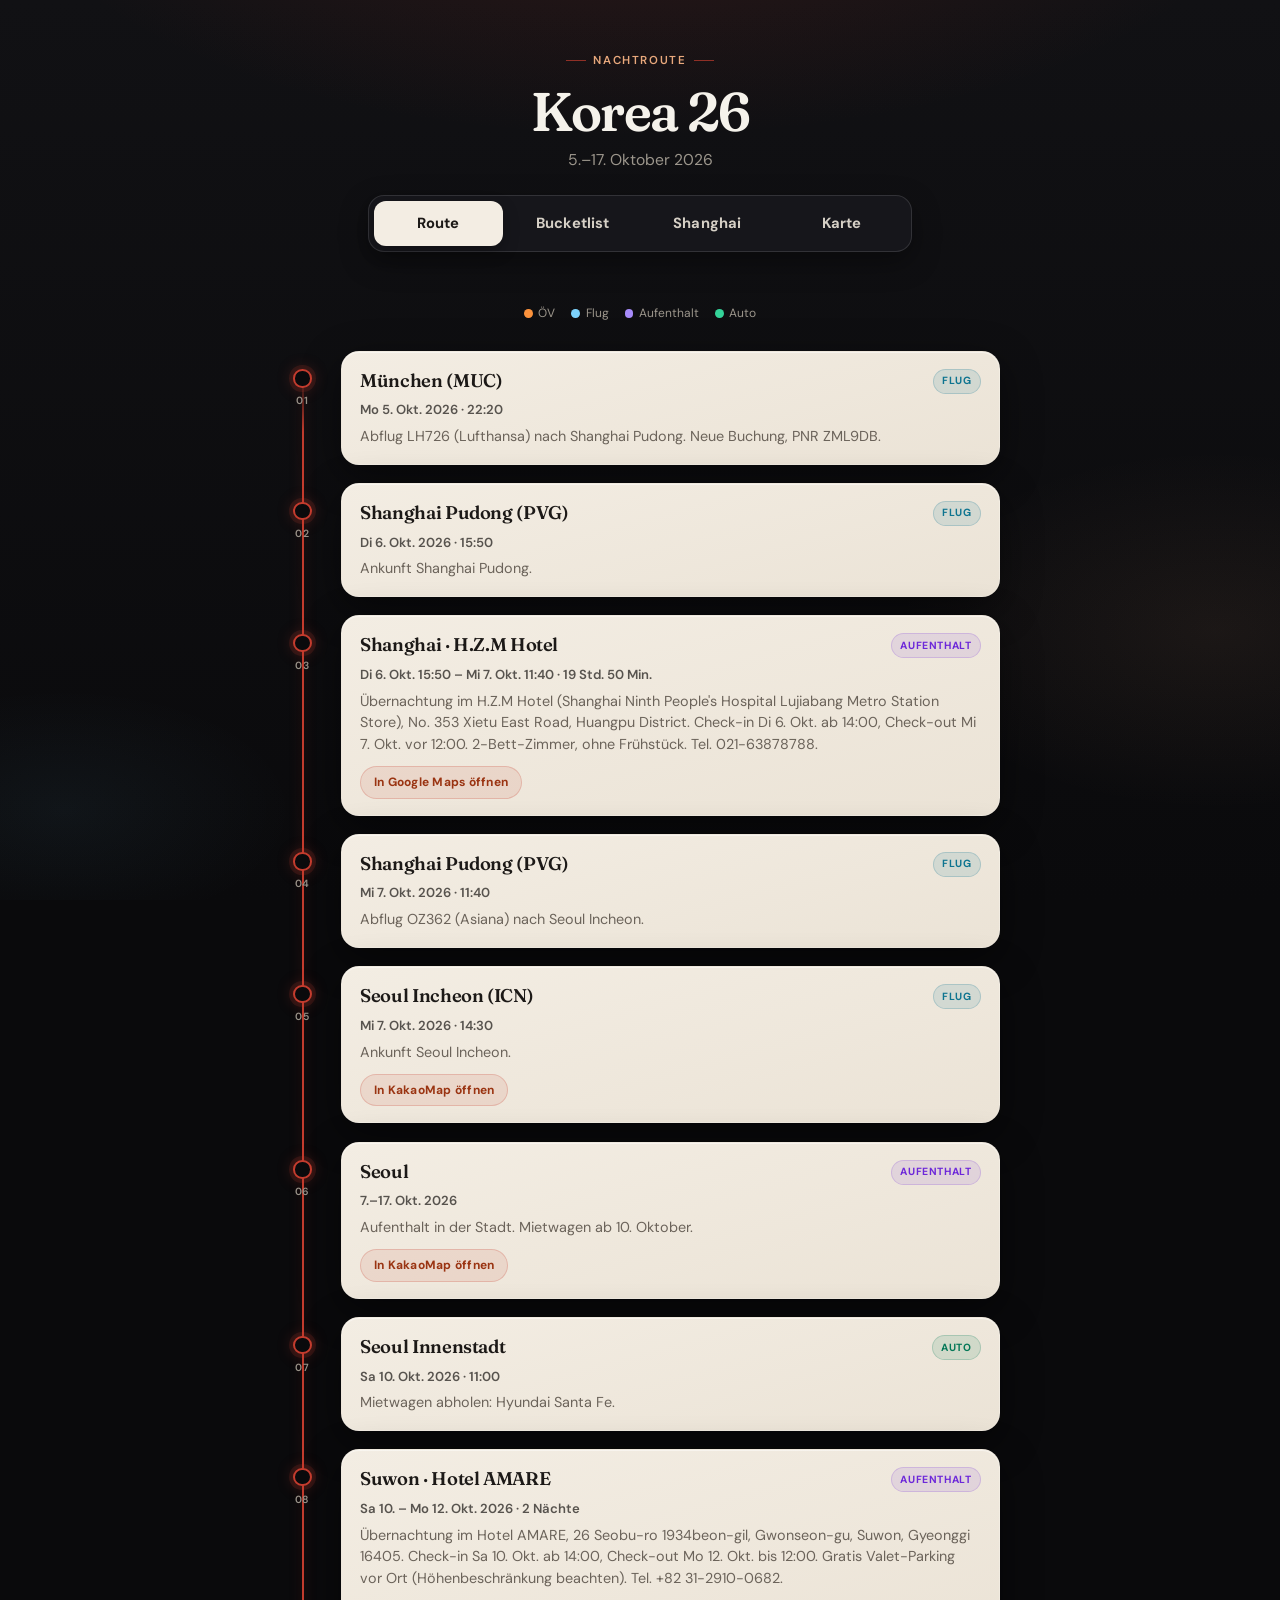
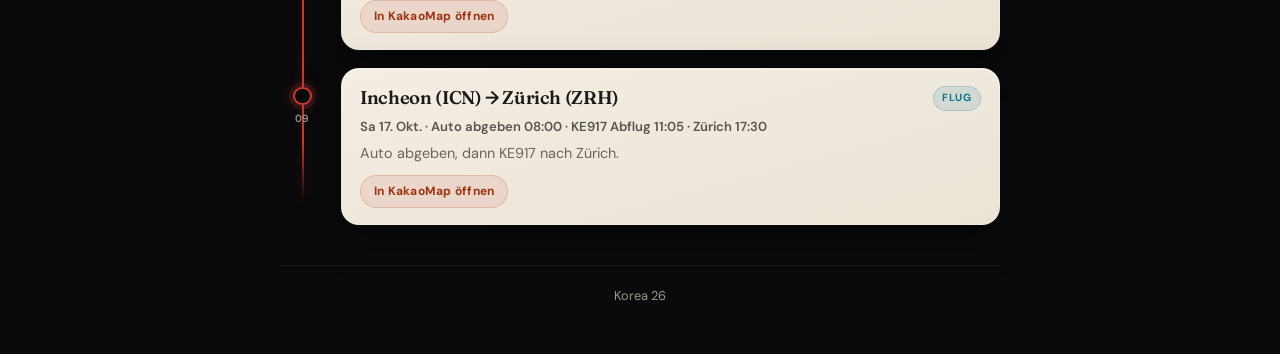
==== commit c376a945: "Route-Links auf KakaoMap." ====
--- a/index.html
+++ b/index.html
@@ -101,7 +101,7 @@
         a.href = place.maps;
         a.target = "_blank";
         a.rel = "noopener noreferrer";
-        a.textContent = "Karte";
+        a.textContent = /map\.kakao\.com/.test(place.maps) ? "In KakaoMap öffnen" : "In Google Maps öffnen";
         links.appendChild(a);
         card.appendChild(links);
       }
@@ -111,7 +111,7 @@
     });
   }
 
-  fetch("./places.json?v=9")
+  fetch("./places.json?v=10")
     .then(function (r) { if (!r.ok) throw new Error("fail"); return r.json(); })
     .then(function (data) {
       if (data.trip && data.trip.dates) datesEl.textContent = data.trip.dates;
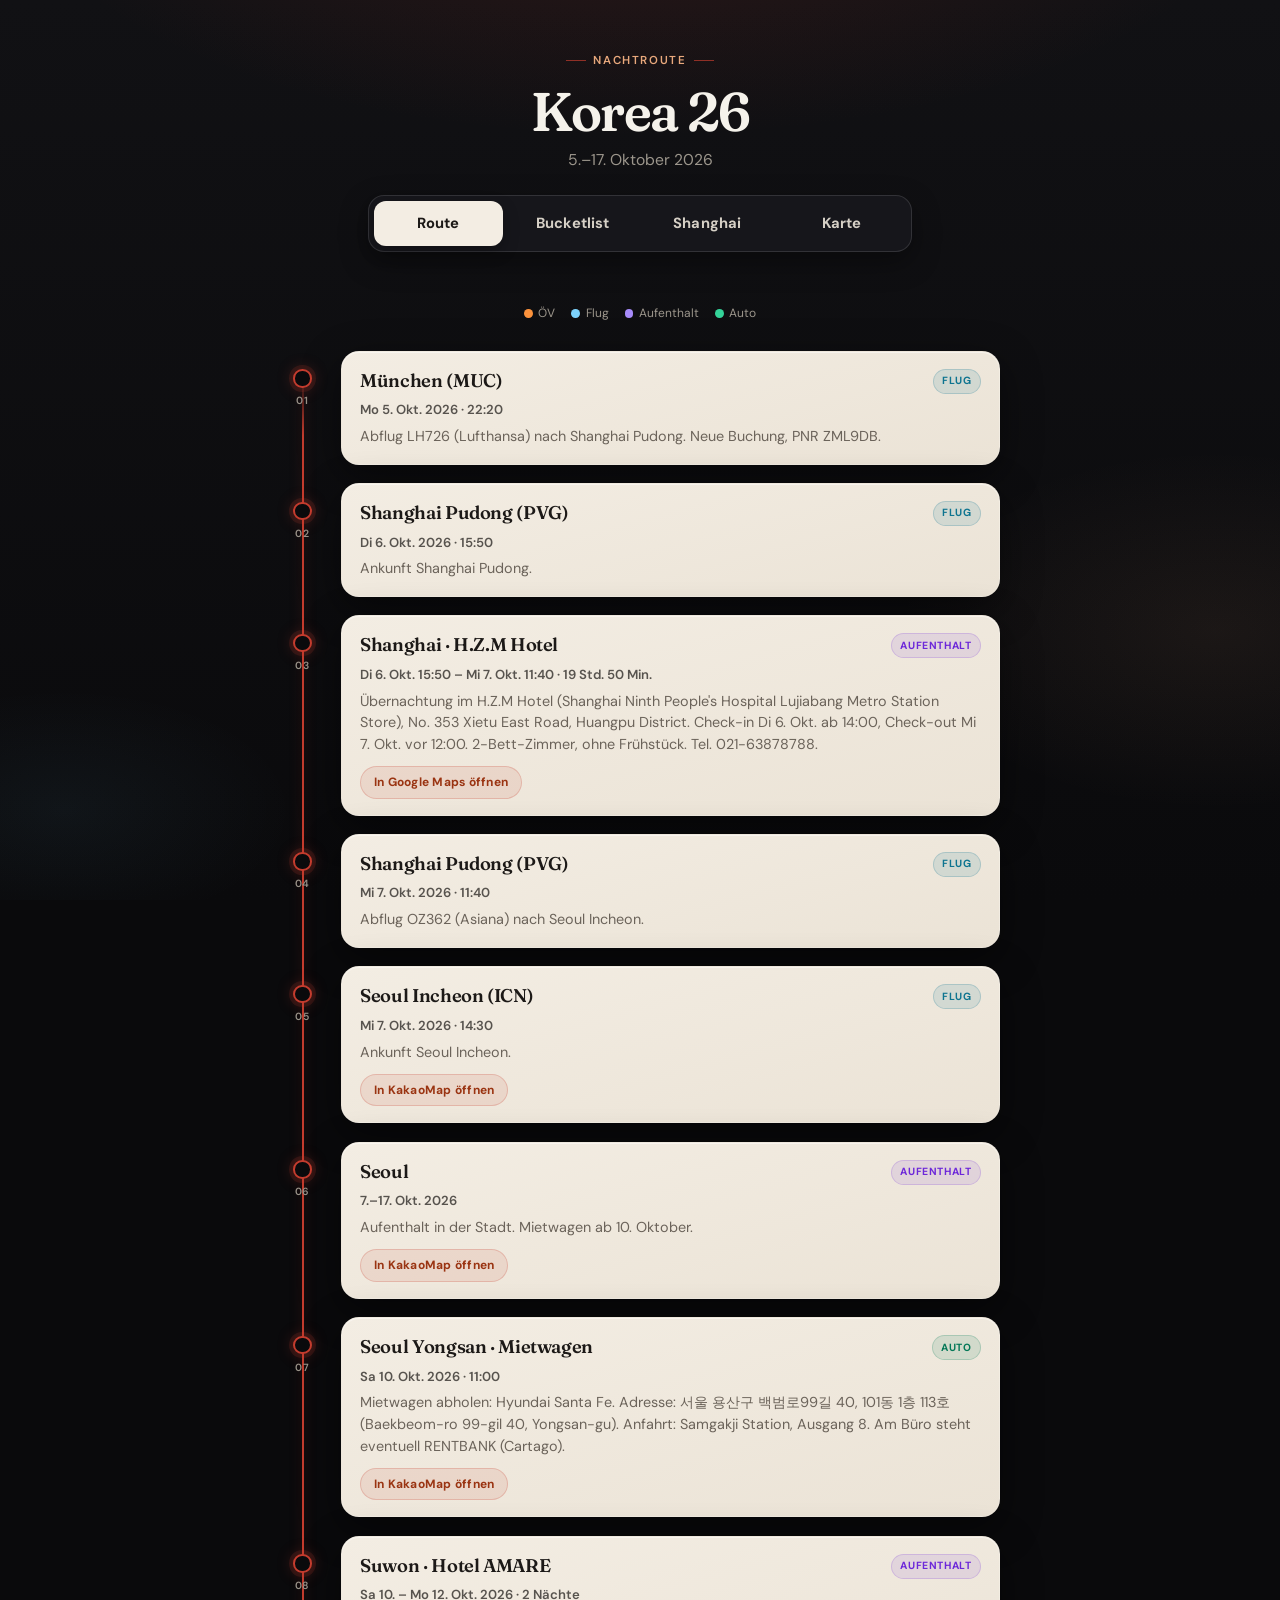
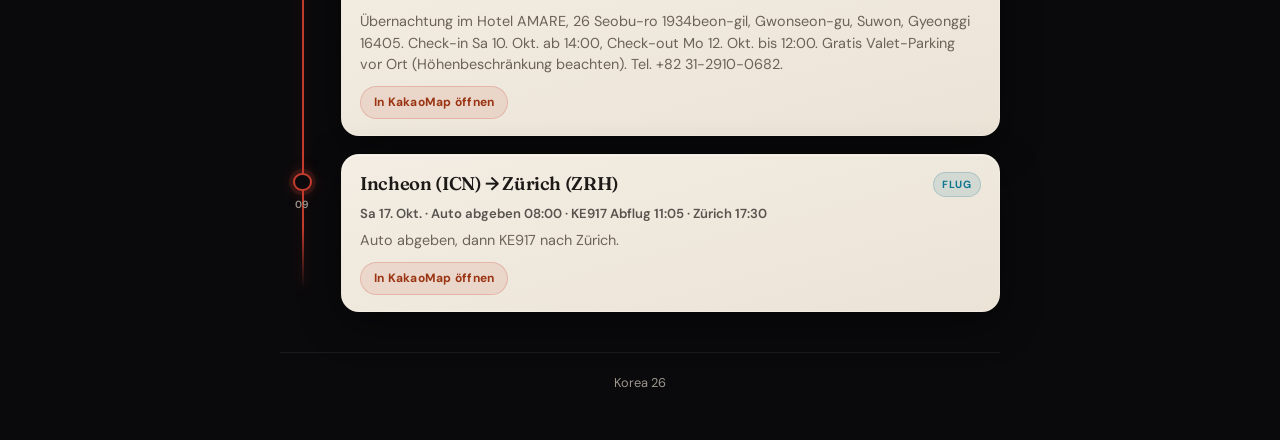
==== commit dad39a49: "Mietwagen-Abholung mit KakaoMap." ====
--- a/index.html
+++ b/index.html
@@ -111,7 +111,7 @@
     });
   }
 
-  fetch("./places.json?v=10")
+  fetch("./places.json?v=11")
     .then(function (r) { if (!r.ok) throw new Error("fail"); return r.json(); })
     .then(function (data) {
       if (data.trip && data.trip.dates) datesEl.textContent = data.trip.dates;
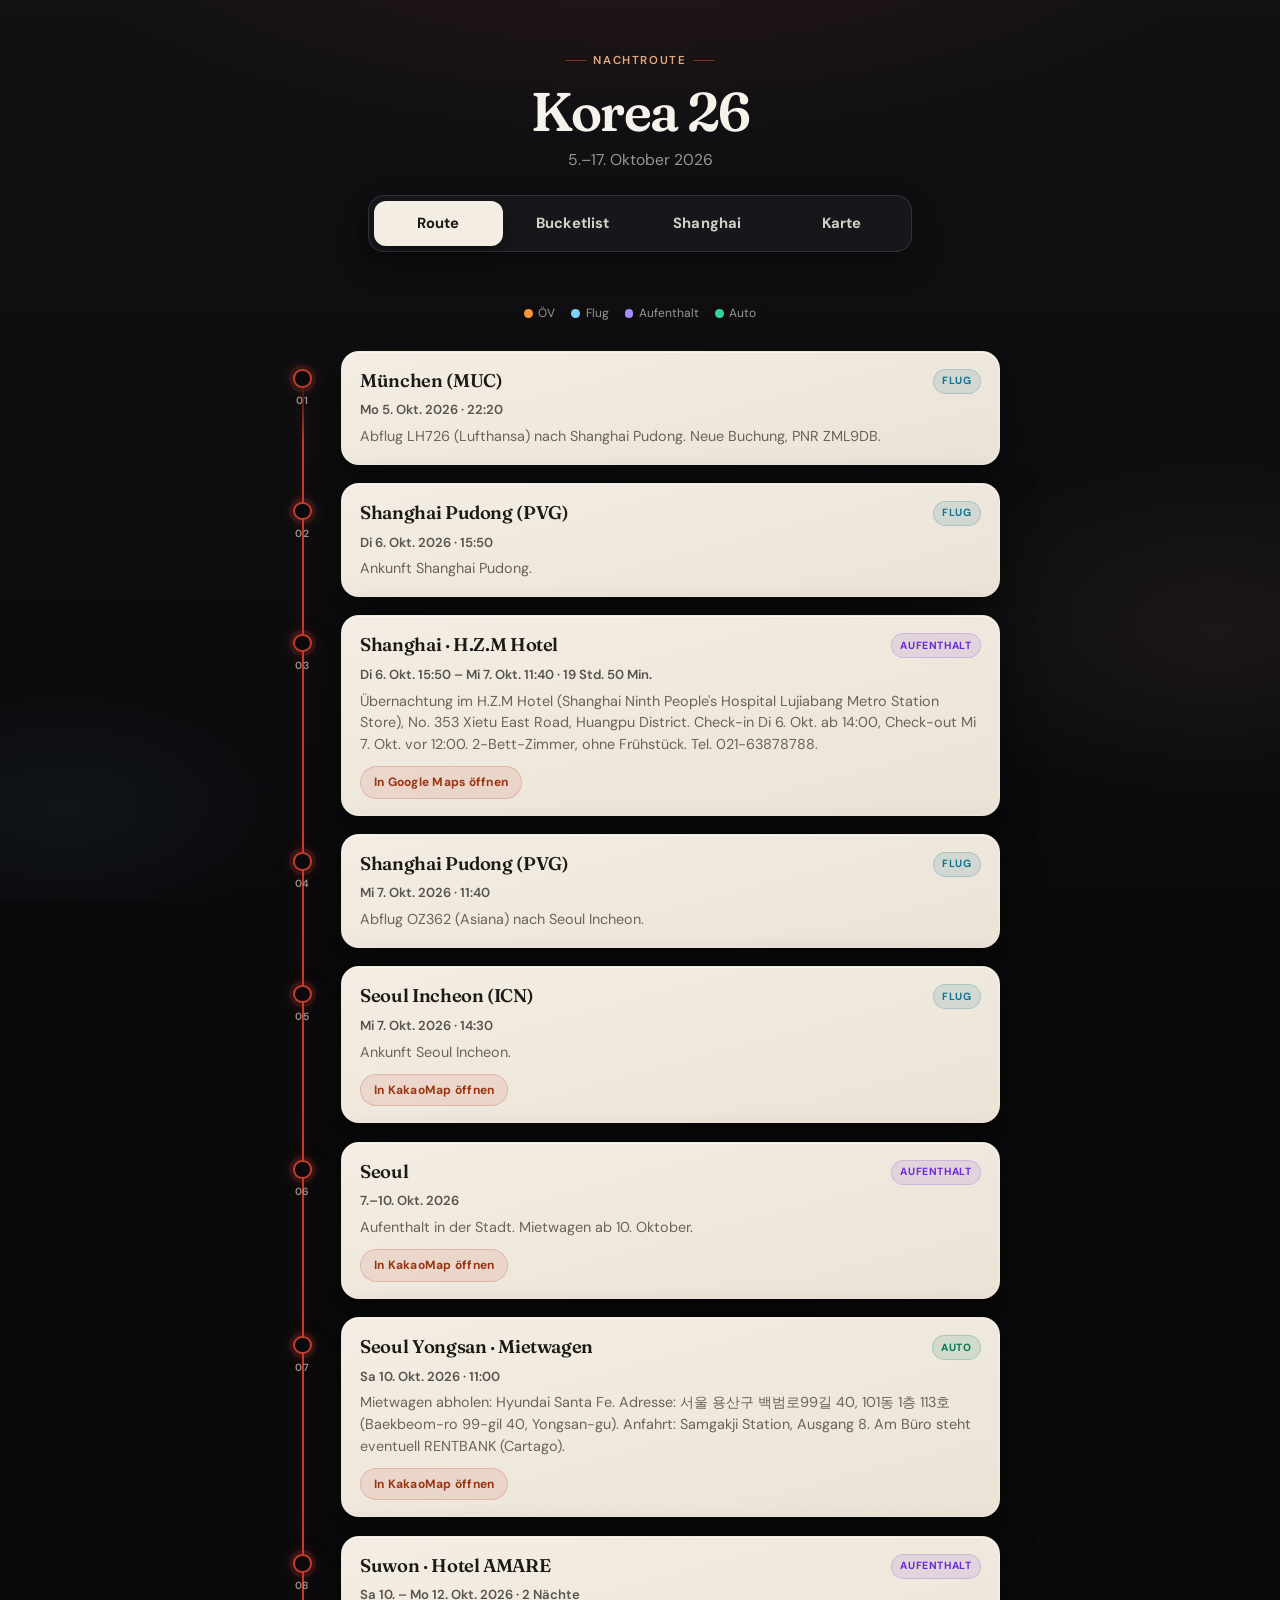
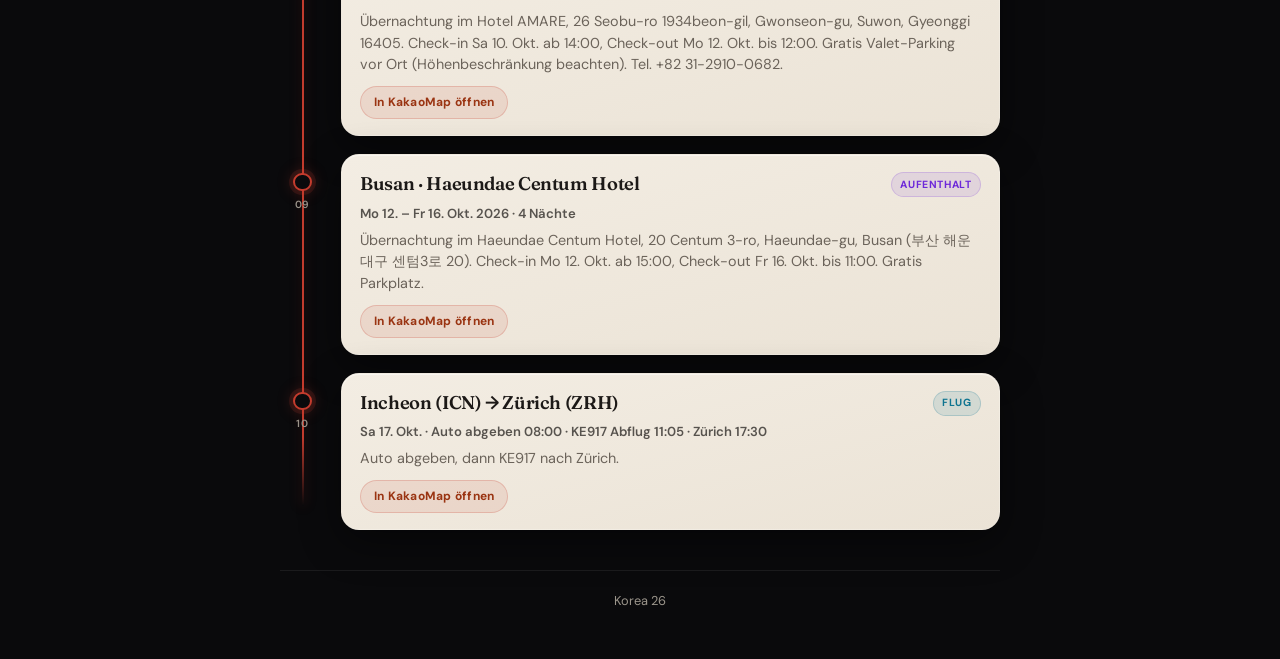
==== commit 0c8a1e5f: "Hotel in Busan." ====
--- a/index.html
+++ b/index.html
@@ -111,7 +111,7 @@
     });
   }
 
-  fetch("./places.json?v=11")
+  fetch("./places.json?v=12")
     .then(function (r) { if (!r.ok) throw new Error("fail"); return r.json(); })
     .then(function (data) {
       if (data.trip && data.trip.dates) datesEl.textContent = data.trip.dates;
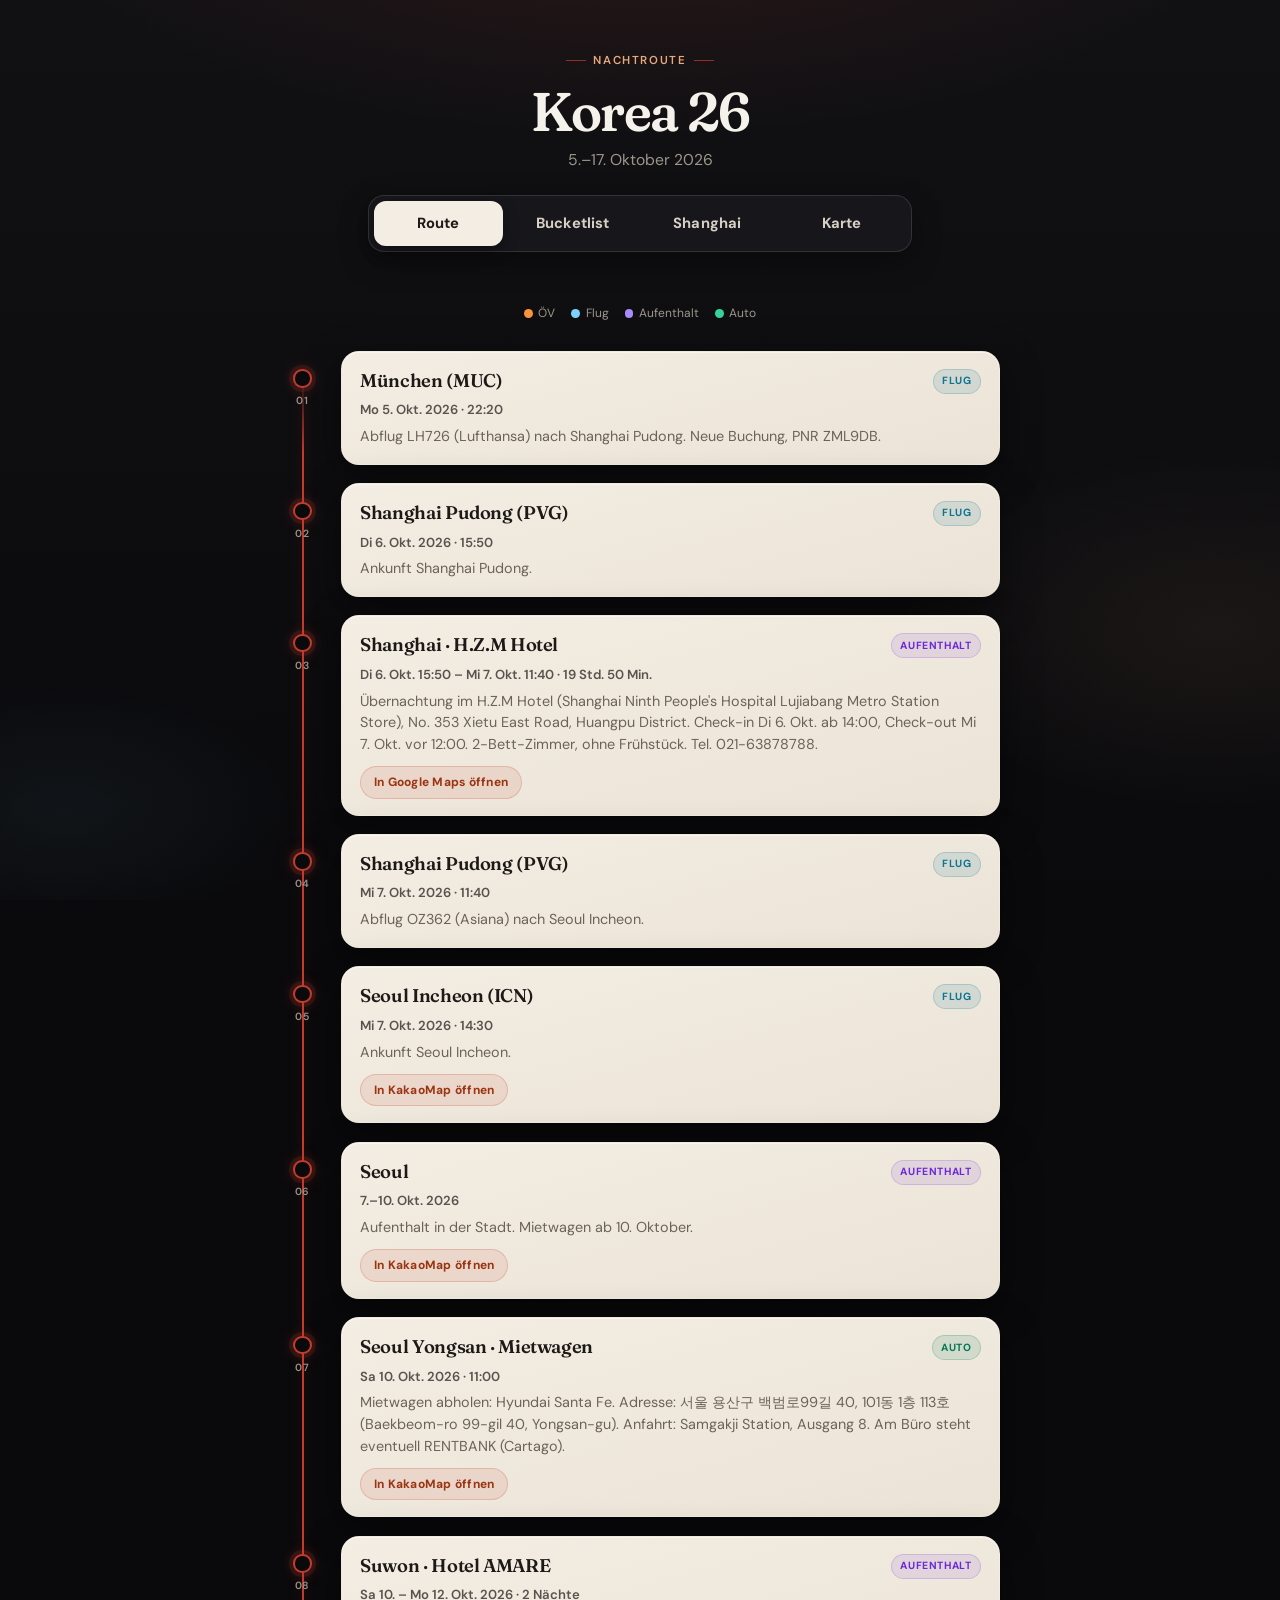
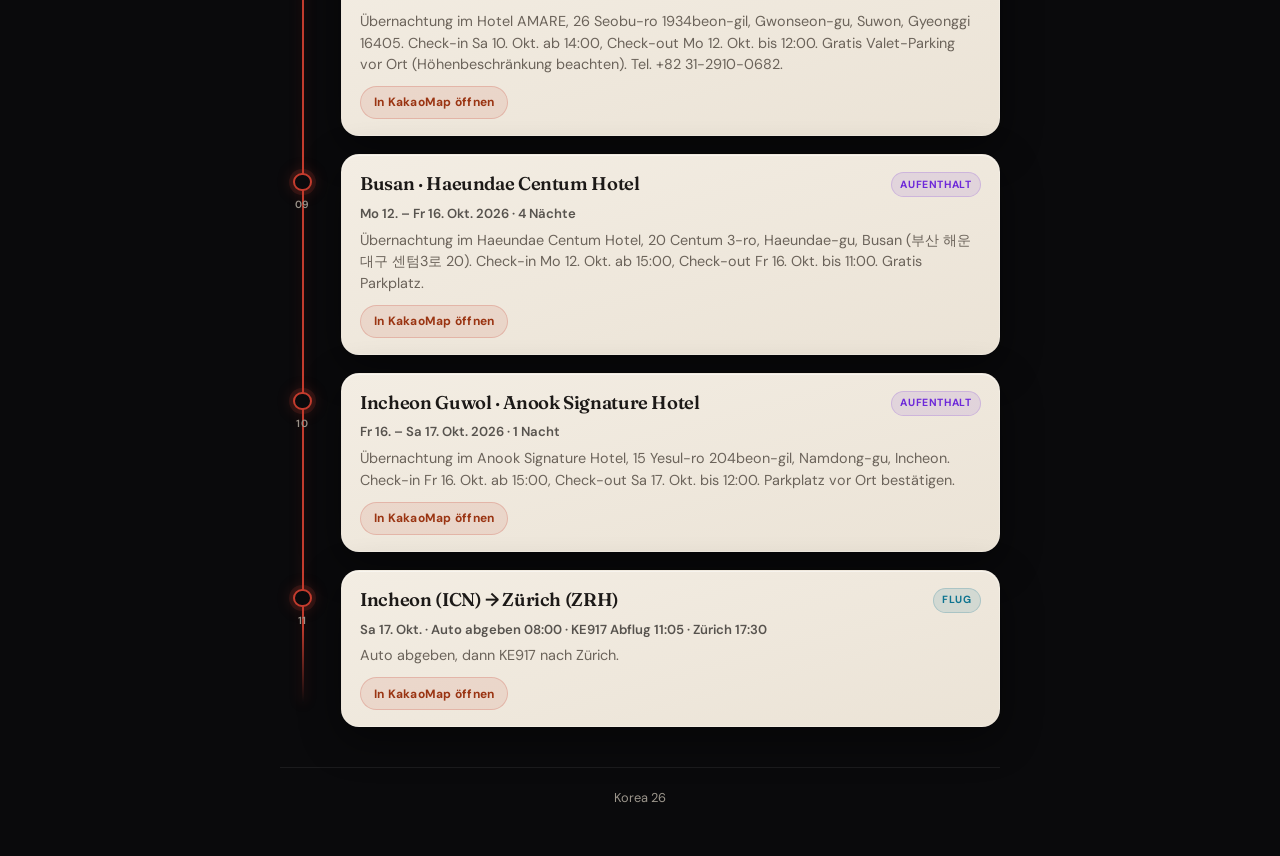
==== commit 1f0399e5: "Hotel in Incheon." ====
--- a/index.html
+++ b/index.html
@@ -111,7 +111,7 @@
     });
   }
 
-  fetch("./places.json?v=12")
+  fetch("./places.json?v=13")
     .then(function (r) { if (!r.ok) throw new Error("fail"); return r.json(); })
     .then(function (data) {
       if (data.trip && data.trip.dates) datesEl.textContent = data.trip.dates;
